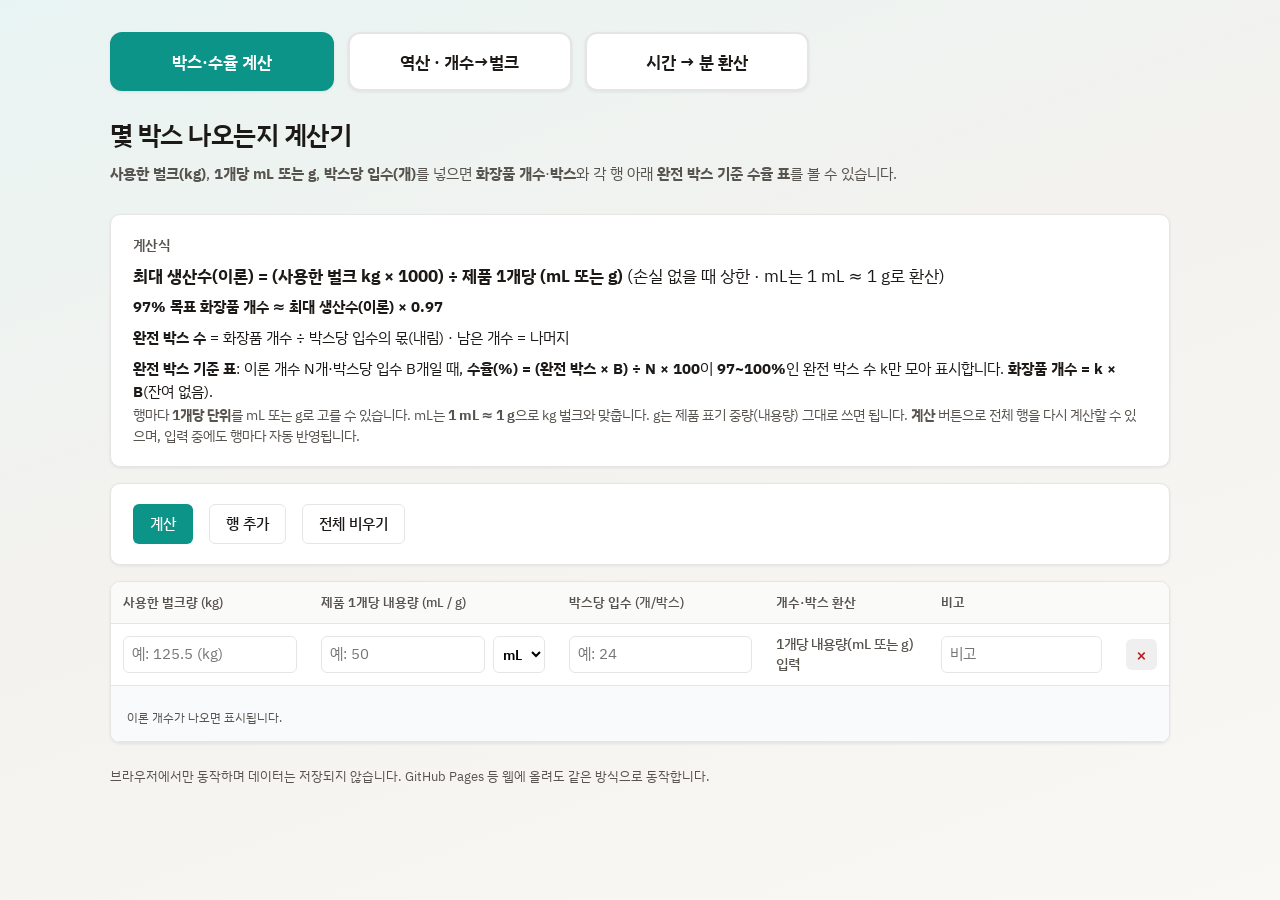
==== index.html @ 174cc900 "feat: 시각 구간(시:분~시:분) 경과 분 계산 (예 12:00-14:50) Made-with: Cursor" ====
<!DOCTYPE html>
<html lang="ko">
<head>
  <meta charset="UTF-8" />
  <meta name="viewport" content="width=device-width, initial-scale=1" />
  <meta name="description" content="화장품 벌크·박스·수율 계산과 개수→벌크 역산" />
  <meta name="theme-color" content="#0d9488" />
  <meta name="mobile-web-app-capable" content="yes" />
  <meta name="apple-mobile-web-app-capable" content="yes" />
  <meta name="apple-mobile-web-app-status-bar-style" content="default" />
  <meta name="apple-mobile-web-app-title" content="박스·수율" />
  <title>몇 박스 나오는지 계산기</title>
  <link rel="manifest" href="site.webmanifest?v=5" />
  <link rel="icon" href="icon.svg?v=5" type="image/svg+xml" />
  <link rel="apple-touch-icon" href="icon-180.png?v=5" sizes="180x180" />
  <link rel="preconnect" href="https://fonts.googleapis.com" />
  <link rel="preconnect" href="https://fonts.gstatic.com" crossorigin />
  <link href="https://fonts.googleapis.com/css2?family=IBM+Plex+Sans+KR:wght@400;500;600&display=swap" rel="stylesheet" />
  <link rel="stylesheet" href="styles.css?v=5" />
</head>
<body>
  <div class="app">
    <nav class="site-nav" aria-label="기능 선택">
      <a href="#panel-main" id="tab-main" class="site-nav-btn site-nav-btn--active" aria-current="page">박스·수율 계산</a>
      <a href="#reverse" id="tab-reverse" class="site-nav-btn">역산 · 개수→벌크</a>
      <a href="#loss" id="tab-loss" class="site-nav-btn">시간 → 분 환산</a>
    </nav>

    <section id="panel-main" class="app-panel" aria-labelledby="heading-main">
    <header class="header">
      <h1 id="heading-main">몇 박스 나오는지 계산기</h1>
      <p class="subtitle"><strong>사용한 벌크(kg)</strong>, <strong>1개당 mL 또는 g</strong>, <strong>박스당 입수(개)</strong>를 넣으면 <strong>화장품 개수</strong>·<strong>박스</strong>와 각 행 아래 <strong>완전 박스 기준 수율 표</strong>를 볼 수 있습니다.</p>
    </header>

    <section class="panel formula">
      <h2>계산식</h2>
      <p class="formula-text"><strong>최대 생산수(이론) = (사용한 벌크 kg × 1000) ÷ 제품 1개당 (mL 또는 g)</strong> (손실 없을 때 상한 · mL는 1 mL ≈ 1 g로 환산)</p>
      <p class="formula-text formula-text-second"><strong>97% 목표 화장품 개수 ≈ 최대 생산수(이론) × 0.97</strong></p>
      <p class="formula-text formula-text-second"><strong>완전 박스 수</strong> = 화장품 개수 ÷ 박스당 입수의 몫(내림) · 남은 개수 = 나머지</p>
      <p class="formula-text formula-text-second"><strong>완전 박스 기준 표</strong>: 이론 개수 N개·박스당 입수 B개일 때, <strong>수율(%) = (완전 박스 × B) ÷ N × 100</strong>이 <strong>97~100%</strong>인 완전 박스 수 k만 모아 표시합니다. <strong>화장품 개수 = k × B</strong>(잔여 없음).</p>
      <p class="hint">행마다 <strong>1개당 단위</strong>를 mL 또는 g로 고를 수 있습니다. mL는 <strong>1 mL ≈ 1 g</strong>으로 kg 벌크와 맞춥니다. g는 제품 표기 중량(내용량) 그대로 쓰면 됩니다. <strong>계산</strong> 버튼으로 전체 행을 다시 계산할 수 있으며, 입력 중에도 행마다 자동 반영됩니다.</p>
    </section>

    <section class="panel controls">
      <button type="button" id="calcAll" class="btn primary">계산</button>
      <button type="button" id="addRow" class="btn ghost">행 추가</button>
      <button type="button" id="clearAll" class="btn ghost">전체 비우기</button>
    </section>

    <section class="panel table-wrap">
      <table class="yield-table">
        <thead>
          <tr>
            <th scope="col">사용한 벌크량 <span class="unit-suffix">(kg)</span></th>
            <th scope="col">제품 1개당 내용량 <span class="unit-suffix">(mL / g)</span></th>
            <th scope="col" class="col-per-box">박스당 입수 <span class="unit-piece">(개/박스)</span></th>
            <th scope="col" class="col-pcs">개수·박스 환산</th>
            <th scope="col" class="col-note">비고</th>
            <th scope="col" class="col-actions"></th>
          </tr>
        </thead>
        <tbody id="rows"></tbody>
      </table>
    </section>
    </section>

    <section id="reverse" class="app-panel" aria-labelledby="heading-reverse" hidden>
    <header class="header">
      <h1 id="heading-reverse">역산 · 생산 개수로 보는 벌크(kg)</h1>
      <p class="subtitle">이미 나온(또는 목표) <strong>화장품 개수</strong>와 <strong>1개당 mL 또는 g</strong>로, 그에 맞는 <strong>벌크량(kg)</strong>을 역으로 계산합니다.</p>
    </header>

    <section class="panel formula">
      <h2>계산식</h2>
      <p class="formula-text"><strong>해당 벌크(kg) ≈ (생산·목표 개수 × 제품 1개당 mL 또는 g) ÷ 1000</strong></p>
      <p class="hint">mL는 <strong>1 mL ≈ 1 g</strong>으로 kg와 맞추고, g는 중량 그대로 ÷1000 → kg입니다. 실제 충전·손실과 다를 수 있으니 참고용입니다.</p>
    </section>

    <section class="panel reverse-panel" aria-label="생산 개수와 1개당 내용량 입력">
      <div class="reverse-grid">
        <label class="reverse-field">
          생산·목표 화장품 개수 <span class="unit-piece">(개)</span>
          <input type="text" id="reversePieces" inputmode="numeric" class="reverse-input" placeholder="예: 2400" aria-label="생산 또는 목표 화장품 개수" />
        </label>
        <label class="reverse-field">
          제품 1개당 내용량 <span class="unit-suffix">(mL / g)</span>
          <div class="reverse-per-wrap">
            <input type="text" id="reversePer" inputmode="decimal" class="reverse-input" placeholder="예: 50" aria-label="제품 1개당 내용량 숫자" />
            <select id="reverseUnit" class="unit-select" aria-label="1개당 단위 mL 또는 g">
              <option value="ml">mL</option>
              <option value="g">g</option>
            </select>
          </div>
        </label>
      </div>
      <p class="reverse-result" id="reverseResult" role="status">
        개수와 1개당 내용량을 넣으면 여기에 벌크(kg)가 표시됩니다.
      </p>
    </section>
    </section>

    <section id="loss" class="app-panel" aria-labelledby="heading-loss" hidden>
    <header class="header">
      <h1 id="heading-loss">시간을 분으로 환산</h1>
      <p class="subtitle"><strong>시작~끝 시각</strong>(예: 12:00–14:50)으로 경과 분을 구하거나, <strong>시간·분</strong>을 직접 넣어 합산할 수 있습니다.</p>
    </header>

    <section class="panel formula">
      <h2>계산식</h2>
      <p class="formula-text"><strong>시각 구간</strong>: 각 시각을 그날 0시부터의 <strong>분</strong>으로 바꾼 뒤, <strong>경과 분 = 종료(분) − 시작(분)</strong>. 종료가 시작보다 작으면(예: 22:00→02:00) <strong>다음날</strong>로 보아 24시간(1440분)을 더합니다.</p>
      <p class="formula-text formula-text-second"><strong>시간·분 직접</strong>: <strong>총 분 = (시간 × 60) + 분</strong> (시간은 소수 가능)</p>
      <p class="hint">시각은 <strong>시:분</strong> 형식(예: 12:00, 14:50)으로 넣습니다.</p>
    </section>

    <section class="panel reverse-panel" aria-label="시각 구간과 시간 분 입력">
      <h3 class="loss-subheading">시각 구간</h3>
      <div class="reverse-grid">
        <label class="reverse-field">
          시작 시각 <span class="unit-suffix">(시:분)</span>
          <input type="text" id="lossStartTime" inputmode="numeric" class="reverse-input" placeholder="예: 12:00" autocomplete="off" aria-label="시작 시각 시 분" />
        </label>
        <label class="reverse-field">
          종료 시각 <span class="unit-suffix">(시:분)</span>
          <input type="text" id="lossEndTime" inputmode="numeric" class="reverse-input" placeholder="예: 14:50" autocomplete="off" aria-label="종료 시각 시 분" />
        </label>
      </div>
      <h3 class="loss-subheading">또는 시간·분 직접</h3>
      <div class="reverse-grid">
        <label class="reverse-field">
          시간 <span class="unit-suffix">(시간 단위, 소수 가능)</span>
          <input type="text" id="lossHours" inputmode="decimal" class="reverse-input" placeholder="예: 1.5 또는 비움" aria-label="시간" />
        </label>
        <label class="reverse-field">
          분 <span class="unit-suffix">(분)</span>
          <input type="text" id="lossMinutes" inputmode="decimal" class="reverse-input" placeholder="예: 45" aria-label="분" />
        </label>
      </div>
      <p class="reverse-result" id="lossResult" role="status">
        시각 구간을 넣거나, 시간과 분을 넣으면 여기에 총 분이 표시됩니다.
      </p>
    </section>
    </section>

    <footer class="footer">
      <p>브라우저에서만 동작하며 데이터는 저장되지 않습니다. GitHub Pages 등 웹에 올려도 같은 방식으로 동작합니다.</p>
    </footer>
  </div>
  <script src="app.js?v=5"></script>
  <script src="reverse.js?v=5"></script>
  <script src="loss.js?v=5"></script>
  <script src="tab.js?v=5"></script>
</body>
</html>
---- styles.css ----
:root {
  --bg: #f4f2ef;
  --surface: #ffffff;
  --text: #1c1917;
  --muted: #57534e;
  --border: #e7e5e4;
  --accent: #0d9488;
  --accent-hover: #0f766e;
  --danger: #b91c1c;
  --radius: 10px;
  --shadow: 0 1px 3px rgba(28, 25, 23, 0.08);
}

*,
*::before,
*::after {
  box-sizing: border-box;
}

body {
  margin: 0;
  min-height: 100vh;
  font-family: "IBM Plex Sans KR", system-ui, sans-serif;
  font-size: 15px;
  line-height: 1.5;
  color: var(--text);
  background: linear-gradient(160deg, #e8f4f3 0%, var(--bg) 45%, #faf8f5 100%);
}

.app {
  max-width: 1100px;
  margin: 0 auto;
  padding: 2rem 1.25rem 3rem;
}

.site-nav {
  display: flex;
  flex-wrap: wrap;
  align-items: stretch;
  gap: 0.85rem;
  margin-bottom: 1.5rem;
}

.site-nav-btn {
  display: inline-flex;
  align-items: center;
  justify-content: center;
  padding: 1rem 1.5rem;
  min-height: 3.25rem;
  min-width: 14rem;
  font-size: 1.08rem;
  font-weight: 600;
  font-family: inherit;
  text-decoration: none;
  text-align: center;
  line-height: 1.35;
  border-radius: 12px;
  border: 2px solid var(--border);
  color: var(--text);
  background: var(--surface);
  box-shadow: var(--shadow);
  transition: background 0.15s ease, border-color 0.15s ease, color 0.15s ease;
}

.site-nav-btn:hover {
  background: var(--bg);
  border-color: #d6d3d1;
}

.site-nav-btn--active {
  background: var(--accent);
  border-color: var(--accent);
  color: #fff;
}

.site-nav-btn--active:hover {
  background: var(--accent-hover);
  border-color: var(--accent-hover);
  color: #fff;
}

.reverse-panel h2 {
  margin-top: 0;
}

.loss-subheading {
  margin: 1rem 0 0.5rem;
  font-size: 0.85rem;
  font-weight: 600;
  text-transform: uppercase;
  letter-spacing: 0.05em;
  color: var(--muted);
}

.loss-subheading:first-of-type {
  margin-top: 0;
}

.reverse-grid {
  display: grid;
  grid-template-columns: repeat(auto-fit, minmax(220px, 1fr));
  gap: 1rem 1.25rem;
  margin: 1rem 0 0.75rem;
}

.reverse-field {
  display: flex;
  flex-direction: column;
  gap: 0.45rem;
  font-weight: 600;
  font-size: 0.95rem;
}

.reverse-input {
  padding: 0.55rem 0.65rem;
  border: 1px solid var(--border);
  border-radius: 8px;
  font: inherit;
  font-size: 1rem;
}

.reverse-per-wrap {
  display: flex;
  align-items: stretch;
  gap: 0.45rem;
}

.reverse-per-wrap .reverse-input {
  flex: 1;
  min-width: 0;
}

.reverse-result {
  margin: 0;
  padding: 0.85rem 1rem;
  border-radius: 10px;
  background: #f8fafc;
  border: 1px solid var(--border);
  font-size: 0.98rem;
  line-height: 1.5;
}

.reverse-result-sub {
  font-size: 0.85rem;
  color: var(--muted);
}

.app-wide {
  max-width: 1120px;
}

.header {
  margin-bottom: 1.75rem;
}

.header h1 {
  margin: 0 0 0.5rem;
  font-size: 1.65rem;
  font-weight: 600;
  letter-spacing: -0.02em;
}

.subtitle {
  margin: 0;
  color: var(--muted);
  font-size: 0.95rem;
}

.panel {
  background: var(--surface);
  border: 1px solid var(--border);
  border-radius: var(--radius);
  box-shadow: var(--shadow);
  padding: 1.25rem 1.35rem;
  margin-bottom: 1rem;
}

.formula h2 {
  margin: 0 0 0.5rem;
  font-size: 0.85rem;
  font-weight: 600;
  text-transform: uppercase;
  letter-spacing: 0.06em;
  color: var(--muted);
}

.formula-text {
  margin: 0 0 0.35rem;
  font-size: 1.05rem;
}

.formula-text-second {
  margin: 0.5rem 0 0;
  font-size: 0.95rem;
  color: var(--text);
}

.hint {
  margin: 0;
  font-size: 0.88rem;
  color: var(--muted);
}

.unit-suffix {
  font-weight: 500;
  color: var(--muted);
}

.th-optional {
  font-weight: 500;
  color: var(--muted);
  font-size: 0.78em;
}

.unit-piece {
  font-weight: 500;
  color: var(--muted);
}

.controls {
  display: flex;
  flex-wrap: wrap;
  align-items: center;
  gap: 0.75rem 1rem;
}

.unit-label {
  display: flex;
  align-items: center;
  gap: 0.5rem;
  font-weight: 500;
  font-size: 0.9rem;
}

.unit-label select {
  padding: 0.45rem 0.65rem;
  border: 1px solid var(--border);
  border-radius: 6px;
  font: inherit;
  background: var(--surface);
  cursor: pointer;
}

.btn {
  padding: 0.5rem 1rem;
  border-radius: 6px;
  font: inherit;
  font-weight: 500;
  cursor: pointer;
  border: 1px solid transparent;
}

.btn.primary {
  background: var(--accent);
  color: #fff;
}

.btn.primary:hover {
  background: var(--accent-hover);
}

.btn.ghost {
  background: transparent;
  border-color: var(--border);
  color: var(--text);
}

.btn.ghost:hover {
  background: var(--bg);
}

.btn.icon {
  padding: 0.35rem 0.55rem;
  font-size: 1.1rem;
  line-height: 1;
  color: var(--danger);
  border-color: transparent;
}

.btn.icon:hover {
  background: #fef2f2;
}

.table-wrap {
  overflow-x: auto;
  padding: 0;
}

.yield-table {
  width: 100%;
  border-collapse: collapse;
  font-size: 0.92rem;
}

.yield-table th,
.yield-table td {
  padding: 0.65rem 0.75rem;
  text-align: left;
  border-bottom: 1px solid var(--border);
  vertical-align: middle;
}

.yield-table th {
  background: #fafaf9;
  font-weight: 600;
  font-size: 0.82rem;
  color: var(--muted);
  white-space: nowrap;
}

.yield-table tbody tr:last-child td {
  border-bottom: none;
}

.yield-table input {
  width: 100%;
  min-width: 80px;
  padding: 0.4rem 0.5rem;
  border: 1px solid var(--border);
  border-radius: 6px;
  font: inherit;
}

.yield-table input:focus {
  outline: 2px solid rgba(13, 148, 136, 0.35);
  outline-offset: 1px;
}

.col-pcs {
  min-width: 9.5rem;
}

.pcs-cell {
  font-size: 0.88rem;
  vertical-align: top;
  line-height: 1.45;
}

.pcs-cell .pcs-line {
  display: block;
}

.pcs-cell .pcs-line + .pcs-line {
  margin-top: 0.35rem;
}

.pcs-cell .pcs-main {
  font-size: 0.95rem;
}

.pcs-cell .pcs-at97 {
  color: #0f766e;
}

.pcs-cell .pcs-box {
  color: var(--text);
}

.pcs-cell .pcs-kicker-only {
  display: block;
  margin-top: 0.15rem;
}

.col-per-box {
  min-width: 7rem;
}

.pcs-cell .pcs-kicker {
  font-weight: 500;
  font-size: 0.78rem;
  color: var(--muted);
}

.pcs-cell strong {
  font-variant-numeric: tabular-nums;
  font-weight: 600;
}

.pcs-cell.empty .pcs-empty {
  color: var(--muted);
  font-size: 0.85rem;
  font-weight: 500;
}

.col-note {
  min-width: 100px;
}

.col-actions {
  width: 48px;
}

.decile-row {
  background: #f8fafc;
}

.decile-cell {
  padding: 0.85rem 1rem !important;
  vertical-align: top;
  border-bottom: 1px solid var(--border) !important;
}

.decile-title {
  margin: 0 0 0.65rem;
  font-size: 0.88rem;
  color: var(--text);
}

.decile-scroll {
  overflow-x: auto;
  margin-bottom: 0.5rem;
}

.decile-table {
  width: 100%;
  min-width: 22rem;
  border-collapse: collapse;
  font-size: 0.82rem;
}

.decile-table th,
.decile-table td {
  padding: 0.4rem 0.55rem;
  border: 1px solid var(--border);
  text-align: right;
  font-variant-numeric: tabular-nums;
}

.decile-table thead th {
  background: #eff6ff;
  font-weight: 600;
  color: var(--muted);
  font-size: 0.76rem;
  white-space: nowrap;
}

.decile-th-sub {
  display: block;
  font-weight: 500;
  font-size: 0.68rem;
  color: var(--muted);
  margin-top: 0.2rem;
}

.decile-footnote,
.decile-empty {
  margin: 0.55rem 0 0;
  font-size: 0.78rem;
  color: var(--muted);
}

.decile-box-cell {
  text-align: right !important;
  vertical-align: middle;
}

.decile-box-cell strong {
  font-variant-numeric: tabular-nums;
  font-weight: 700;
}

.decile-box-suffix {
  font-weight: 600;
  margin-left: 0.1rem;
}

.decile-rem-cell {
  text-align: right !important;
  font-size: 0.88rem;
  color: var(--text);
}

.decile-rem-num {
  font-variant-numeric: tabular-nums;
  font-weight: 600;
}

.decile-rem-kicker {
  font-size: 0.78rem;
  color: var(--muted);
  margin-left: 0.25rem;
}

.td-per-unit {
  vertical-align: middle;
}

.per-unit-wrap {
  display: flex;
  align-items: stretch;
  gap: 0.45rem;
  min-width: 9rem;
}

.per-unit-wrap input[data-field="perUnit"] {
  flex: 1;
  min-width: 0;
}

.unit-select {
  flex-shrink: 0;
  padding: 0.4rem 0.35rem;
  border: 1px solid var(--border);
  border-radius: 6px;
  font: inherit;
  font-size: 0.85rem;
  font-weight: 600;
  background: var(--surface);
  cursor: pointer;
}

.unit-select:focus {
  outline: 2px solid rgba(13, 148, 136, 0.35);
  outline-offset: 1px;
}

.footer {
  margin-top: 1.5rem;
  font-size: 0.8rem;
  color: var(--muted);
}

@media print {
  body {
    background: #fff;
  }
  .site-nav,
  .controls,
  .col-actions,
  .footer {
    display: none;
  }
}
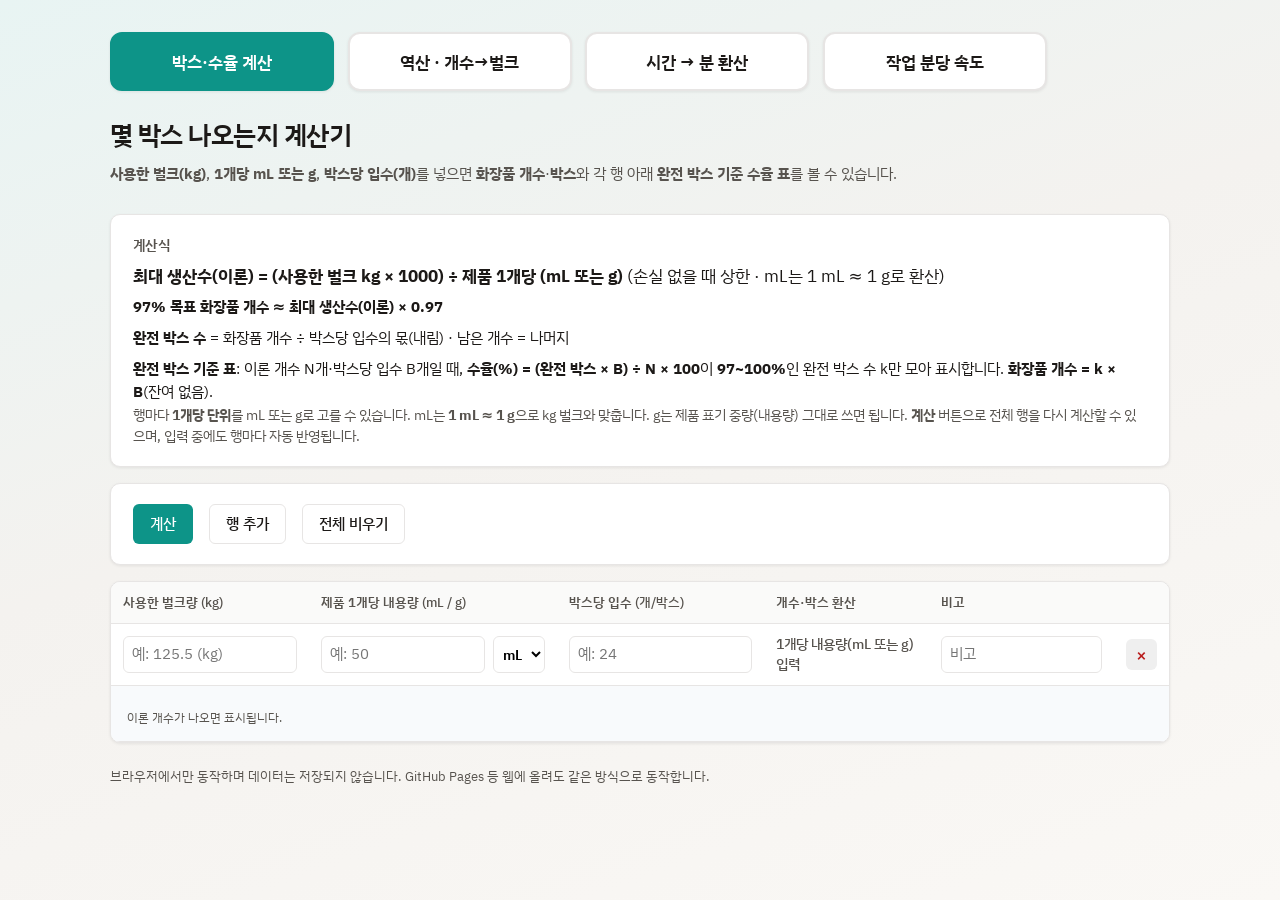
==== commit e4cc19bb: "feat: 작업 분당 속도 계산 탭 (#speed) 및 speed.html Made-with: Cursor" ====
--- a/index.html
+++ b/index.html
@@ -10,13 +10,13 @@
   <meta name="apple-mobile-web-app-status-bar-style" content="default" />
   <meta name="apple-mobile-web-app-title" content="박스·수율" />
   <title>몇 박스 나오는지 계산기</title>
-  <link rel="manifest" href="site.webmanifest?v=5" />
-  <link rel="icon" href="icon.svg?v=5" type="image/svg+xml" />
-  <link rel="apple-touch-icon" href="icon-180.png?v=5" sizes="180x180" />
+  <link rel="manifest" href="site.webmanifest?v=7" />
+  <link rel="icon" href="icon.svg?v=7" type="image/svg+xml" />
+  <link rel="apple-touch-icon" href="icon-180.png?v=7" sizes="180x180" />
   <link rel="preconnect" href="https://fonts.googleapis.com" />
   <link rel="preconnect" href="https://fonts.gstatic.com" crossorigin />
   <link href="https://fonts.googleapis.com/css2?family=IBM+Plex+Sans+KR:wght@400;500;600&display=swap" rel="stylesheet" />
-  <link rel="stylesheet" href="styles.css?v=5" />
+  <link rel="stylesheet" href="styles.css?v=7" />
 </head>
 <body>
   <div class="app">
@@ -24,6 +24,7 @@
       <a href="#panel-main" id="tab-main" class="site-nav-btn site-nav-btn--active" aria-current="page">박스·수율 계산</a>
       <a href="#reverse" id="tab-reverse" class="site-nav-btn">역산 · 개수→벌크</a>
       <a href="#loss" id="tab-loss" class="site-nav-btn">시간 → 분 환산</a>
+      <a href="#speed" id="tab-speed" class="site-nav-btn">작업 분당 속도</a>
     </nav>
 
     <section id="panel-main" class="app-panel" aria-labelledby="heading-main">
@@ -102,18 +103,16 @@
     <section id="loss" class="app-panel" aria-labelledby="heading-loss" hidden>
     <header class="header">
       <h1 id="heading-loss">시간을 분으로 환산</h1>
-      <p class="subtitle"><strong>시작~끝 시각</strong>(예: 12:00–14:50)으로 경과 분을 구하거나, <strong>시간·분</strong>을 직접 넣어 합산할 수 있습니다.</p>
+      <p class="subtitle"><strong>시작~끝 시각</strong>(예: 12:00–14:50)을 넣으면 그 사이 <strong>경과 분</strong>을 계산합니다.</p>
     </header>
 
     <section class="panel formula">
       <h2>계산식</h2>
-      <p class="formula-text"><strong>시각 구간</strong>: 각 시각을 그날 0시부터의 <strong>분</strong>으로 바꾼 뒤, <strong>경과 분 = 종료(분) − 시작(분)</strong>. 종료가 시작보다 작으면(예: 22:00→02:00) <strong>다음날</strong>로 보아 24시간(1440분)을 더합니다.</p>
-      <p class="formula-text formula-text-second"><strong>시간·분 직접</strong>: <strong>총 분 = (시간 × 60) + 분</strong> (시간은 소수 가능)</p>
+      <p class="formula-text">각 시각을 그날 0시부터의 <strong>분</strong>으로 바꾼 뒤, <strong>경과 분 = 종료(분) − 시작(분)</strong>. 종료가 시작보다 작으면(예: 22:00→02:00) <strong>다음날</strong>로 보아 24시간(1440분)을 더합니다.</p>
       <p class="hint">시각은 <strong>시:분</strong> 형식(예: 12:00, 14:50)으로 넣습니다.</p>
     </section>
 
-    <section class="panel reverse-panel" aria-label="시각 구간과 시간 분 입력">
-      <h3 class="loss-subheading">시각 구간</h3>
+    <section class="panel reverse-panel" aria-label="시작과 종료 시각 입력">
       <div class="reverse-grid">
         <label class="reverse-field">
           시작 시각 <span class="unit-suffix">(시:분)</span>
@@ -124,19 +123,47 @@
           <input type="text" id="lossEndTime" inputmode="numeric" class="reverse-input" placeholder="예: 14:50" autocomplete="off" aria-label="종료 시각 시 분" />
         </label>
       </div>
-      <h3 class="loss-subheading">또는 시간·분 직접</h3>
+      <p class="reverse-result" id="lossResult" role="status">
+        시작과 종료 시각을 넣으면 여기에 경과 분이 표시됩니다.
+      </p>
+    </section>
+    </section>
+
+    <section id="speed" class="app-panel" aria-labelledby="heading-speed" hidden>
+    <header class="header">
+      <h1 id="heading-speed">작업 분당 속도</h1>
+      <p class="subtitle">일정 시간 안에 처리한 <strong>작업량</strong>과 그에 쓴 <strong>시간(분)</strong>을 넣으면 <strong>분당·시간당 속도</strong>를 구합니다.</p>
+    </header>
+
+    <section class="panel formula">
+      <h2>계산식</h2>
+      <p class="formula-text"><strong>분당 속도 = 작업량 ÷ 소요 시간(분)</strong></p>
+      <p class="formula-text formula-text-second"><strong>시간당 속도 = 분당 속도 × 60</strong> (같은 작업량 기준)</p>
+      <p class="hint">소요 시간은 <strong>분</strong> 단위로 넣습니다. 예: 120개를 40분에 → 분당 3개, 시간당 180개.</p>
+    </section>
+
+    <section class="panel reverse-panel" aria-label="작업량과 소요 시간 입력">
       <div class="reverse-grid">
         <label class="reverse-field">
-          시간 <span class="unit-suffix">(시간 단위, 소수 가능)</span>
-          <input type="text" id="lossHours" inputmode="decimal" class="reverse-input" placeholder="예: 1.5 또는 비움" aria-label="시간" />
+          작업량
+          <div class="speed-qty-row">
+            <input type="text" id="speedWorkQty" inputmode="decimal" class="reverse-input" placeholder="예: 240" aria-label="작업량 숫자" />
+            <select id="speedUnit" class="unit-select speed-unit-select" aria-label="작업량 단위">
+              <option value="개">개</option>
+              <option value="건">건</option>
+              <option value="박스">박스</option>
+              <option value="회">회</option>
+              <option value="">(단위 없음)</option>
+            </select>
+          </div>
         </label>
         <label class="reverse-field">
-          분 <span class="unit-suffix">(분)</span>
-          <input type="text" id="lossMinutes" inputmode="decimal" class="reverse-input" placeholder="예: 45" aria-label="분" />
+          소요 시간 <span class="unit-suffix">(분)</span>
+          <input type="text" id="speedDurationMin" inputmode="decimal" class="reverse-input" placeholder="예: 40" aria-label="소요 시간 분" />
         </label>
       </div>
-      <p class="reverse-result" id="lossResult" role="status">
-        시각 구간을 넣거나, 시간과 분을 넣으면 여기에 총 분이 표시됩니다.
+      <p class="reverse-result" id="speedResult" role="status">
+        작업량과 소요 시간(분)을 넣으면 여기에 분당·시간당 속도가 표시됩니다.
       </p>
     </section>
     </section>
@@ -145,9 +172,10 @@
       <p>브라우저에서만 동작하며 데이터는 저장되지 않습니다. GitHub Pages 등 웹에 올려도 같은 방식으로 동작합니다.</p>
     </footer>
   </div>
-  <script src="app.js?v=5"></script>
-  <script src="reverse.js?v=5"></script>
-  <script src="loss.js?v=5"></script>
-  <script src="tab.js?v=5"></script>
+  <script src="app.js?v=7"></script>
+  <script src="reverse.js?v=7"></script>
+  <script src="loss.js?v=7"></script>
+  <script src="speed.js?v=7"></script>
+  <script src="tab.js?v=7"></script>
 </body>
 </html>
--- a/styles.css
+++ b/styles.css
@@ -83,19 +83,6 @@
   margin-top: 0;
 }
 
-.loss-subheading {
-  margin: 1rem 0 0.5rem;
-  font-size: 0.85rem;
-  font-weight: 600;
-  text-transform: uppercase;
-  letter-spacing: 0.05em;
-  color: var(--muted);
-}
-
-.loss-subheading:first-of-type {
-  margin-top: 0;
-}
-
 .reverse-grid {
   display: grid;
   grid-template-columns: repeat(auto-fit, minmax(220px, 1fr));
@@ -117,6 +104,22 @@
   border-radius: 8px;
   font: inherit;
   font-size: 1rem;
+}
+
+.speed-qty-row {
+  display: flex;
+  align-items: stretch;
+  gap: 0.45rem;
+}
+
+.speed-qty-row .reverse-input {
+  flex: 1;
+  min-width: 0;
+}
+
+.speed-unit-select {
+  flex-shrink: 0;
+  min-width: 6.5rem;
 }
 
 .reverse-per-wrap {
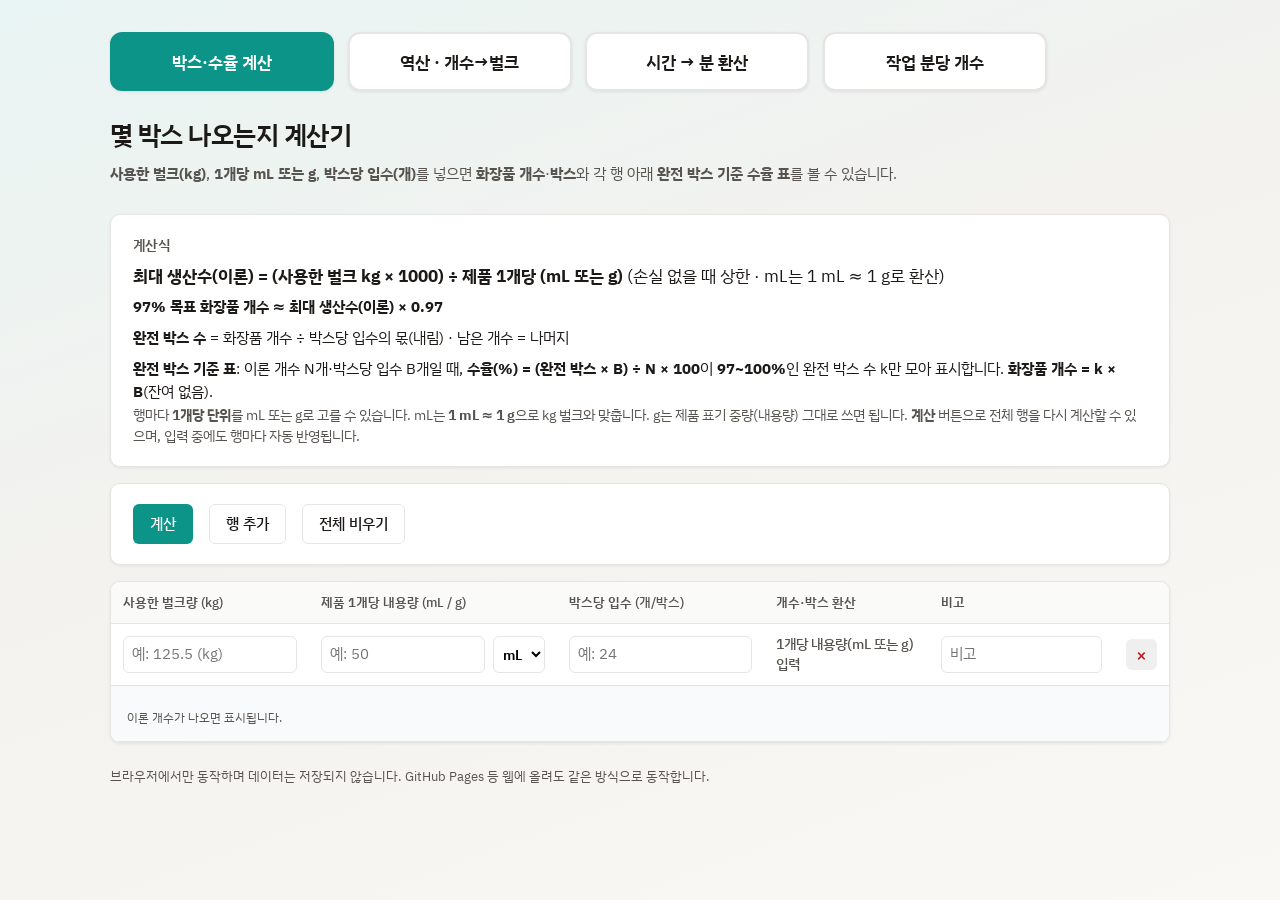
==== commit 4fa6b01b: "chore: 분당·시간당 표기를 개수로 통일 (?v=10) Made-with: Cursor" ====
--- a/index.html
+++ b/index.html
@@ -10,13 +10,13 @@
   <meta name="apple-mobile-web-app-status-bar-style" content="default" />
   <meta name="apple-mobile-web-app-title" content="박스·수율" />
   <title>몇 박스 나오는지 계산기</title>
-  <link rel="manifest" href="site.webmanifest?v=7" />
-  <link rel="icon" href="icon.svg?v=7" type="image/svg+xml" />
-  <link rel="apple-touch-icon" href="icon-180.png?v=7" sizes="180x180" />
+  <link rel="manifest" href="site.webmanifest?v=10" />
+  <link rel="icon" href="icon.svg?v=10" type="image/svg+xml" />
+  <link rel="apple-touch-icon" href="icon-180.png?v=10" sizes="180x180" />
   <link rel="preconnect" href="https://fonts.googleapis.com" />
   <link rel="preconnect" href="https://fonts.gstatic.com" crossorigin />
   <link href="https://fonts.googleapis.com/css2?family=IBM+Plex+Sans+KR:wght@400;500;600&display=swap" rel="stylesheet" />
-  <link rel="stylesheet" href="styles.css?v=7" />
+  <link rel="stylesheet" href="styles.css?v=10" />
 </head>
 <body>
   <div class="app">
@@ -24,7 +24,7 @@
       <a href="#panel-main" id="tab-main" class="site-nav-btn site-nav-btn--active" aria-current="page">박스·수율 계산</a>
       <a href="#reverse" id="tab-reverse" class="site-nav-btn">역산 · 개수→벌크</a>
       <a href="#loss" id="tab-loss" class="site-nav-btn">시간 → 분 환산</a>
-      <a href="#speed" id="tab-speed" class="site-nav-btn">작업 분당 속도</a>
+      <a href="#speed" id="tab-speed" class="site-nav-btn">작업 분당 개수</a>
     </nav>
 
     <section id="panel-main" class="app-panel" aria-labelledby="heading-main">
@@ -131,18 +131,20 @@
 
     <section id="speed" class="app-panel" aria-labelledby="heading-speed" hidden>
     <header class="header">
-      <h1 id="heading-speed">작업 분당 속도</h1>
-      <p class="subtitle">일정 시간 안에 처리한 <strong>작업량</strong>과 그에 쓴 <strong>시간(분)</strong>을 넣으면 <strong>분당·시간당 속도</strong>를 구합니다.</p>
+      <h1 id="heading-speed">작업 분당 개수</h1>
+      <p class="subtitle">일정 시간 안에 처리한 <strong>작업량</strong>, <strong>소요 시간(분)</strong>, <strong>작업자 수</strong><span class="unit-suffix">(명)</span>를 넣으면 <strong>전체(라인)</strong>·<strong>1명당</strong>의 <strong>분당·시간당 개수</strong>를 구합니다.</p>
     </header>
 
     <section class="panel formula">
       <h2>계산식</h2>
-      <p class="formula-text"><strong>분당 속도 = 작업량 ÷ 소요 시간(분)</strong></p>
-      <p class="formula-text formula-text-second"><strong>시간당 속도 = 분당 속도 × 60</strong> (같은 작업량 기준)</p>
-      <p class="hint">소요 시간은 <strong>분</strong> 단위로 넣습니다. 예: 120개를 40분에 → 분당 3개, 시간당 180개.</p>
+      <p class="formula-text"><strong>전체(라인) 분당 개수 = 작업량 ÷ 소요 시간(분)</strong></p>
+      <p class="formula-text formula-text-second"><strong>전체 시간당 개수 = 전체 분당 개수 × 60</strong></p>
+      <p class="formula-text formula-text-second"><strong>작업자 1명당 분당 개수 = 작업량 ÷ 소요 시간(분) ÷ 작업자 수</strong></p>
+      <p class="formula-text formula-text-second"><strong>1명당 시간당 개수 = 1명당 분당 개수 × 60</strong></p>
+      <p class="hint">작업자 수를 비우면 <strong>1명</strong>으로 봅니다. 여러 명이 동시에 같은 작업량을 처리한 경우, 1명당은 전체를 인원으로 나눈 값입니다.</p>
     </section>
 
-    <section class="panel reverse-panel" aria-label="작업량과 소요 시간 입력">
+    <section class="panel reverse-panel" aria-label="작업량·소요 시간·작업자 수 입력">
       <div class="reverse-grid">
         <label class="reverse-field">
           작업량
@@ -161,9 +163,13 @@
           소요 시간 <span class="unit-suffix">(분)</span>
           <input type="text" id="speedDurationMin" inputmode="decimal" class="reverse-input" placeholder="예: 40" aria-label="소요 시간 분" />
         </label>
+        <label class="reverse-field">
+          작업자 수 <span class="unit-suffix">(명)</span>
+          <input type="text" id="speedWorkers" inputmode="numeric" class="reverse-input" placeholder="비우면 1명" aria-label="작업자 수 명" />
+        </label>
       </div>
       <p class="reverse-result" id="speedResult" role="status">
-        작업량과 소요 시간(분)을 넣으면 여기에 분당·시간당 속도가 표시됩니다.
+        작업량·소요 시간(분)·작업자 수를 넣으면 여기에 분당·시간당 개수가 표시됩니다.
       </p>
     </section>
     </section>
@@ -172,10 +178,10 @@
       <p>브라우저에서만 동작하며 데이터는 저장되지 않습니다. GitHub Pages 등 웹에 올려도 같은 방식으로 동작합니다.</p>
     </footer>
   </div>
-  <script src="app.js?v=7"></script>
-  <script src="reverse.js?v=7"></script>
-  <script src="loss.js?v=7"></script>
-  <script src="speed.js?v=7"></script>
-  <script src="tab.js?v=7"></script>
+  <script src="app.js?v=10"></script>
+  <script src="reverse.js?v=10"></script>
+  <script src="loss.js?v=10"></script>
+  <script src="speed.js?v=10"></script>
+  <script src="tab.js?v=10"></script>
 </body>
 </html>
--- a/styles.css
+++ b/styles.css
@@ -122,6 +122,25 @@
   min-width: 6.5rem;
 }
 
+.speed-result-line {
+  display: block;
+}
+
+.speed-result-line + .speed-result-line {
+  margin-top: 0.65rem;
+}
+
+.speed-result-speed {
+  font-size: 1.02rem;
+  line-height: 1.55;
+}
+
+.speed-result-speed strong {
+  font-weight: 600;
+  color: var(--muted);
+  font-size: 0.92em;
+}
+
 .reverse-per-wrap {
   display: flex;
   align-items: stretch;
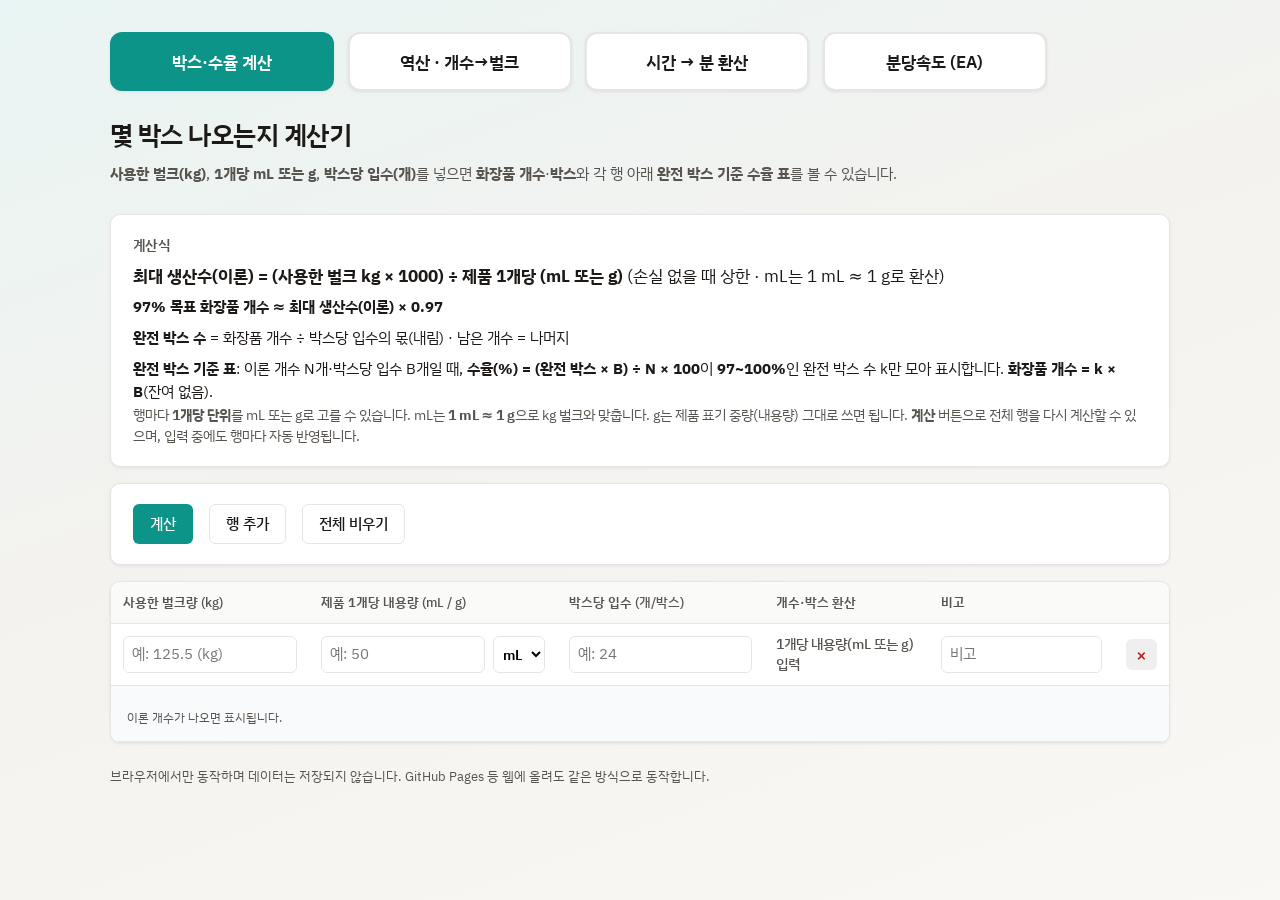
==== commit 0d272ce6: "refactor: 분당속도(EA) 결과만 표시, 입력·공식 단순화 (?v=11) Made-with: Cursor" ====
--- a/index.html
+++ b/index.html
@@ -10,13 +10,13 @@
   <meta name="apple-mobile-web-app-status-bar-style" content="default" />
   <meta name="apple-mobile-web-app-title" content="박스·수율" />
   <title>몇 박스 나오는지 계산기</title>
-  <link rel="manifest" href="site.webmanifest?v=10" />
-  <link rel="icon" href="icon.svg?v=10" type="image/svg+xml" />
-  <link rel="apple-touch-icon" href="icon-180.png?v=10" sizes="180x180" />
+  <link rel="manifest" href="site.webmanifest?v=11" />
+  <link rel="icon" href="icon.svg?v=11" type="image/svg+xml" />
+  <link rel="apple-touch-icon" href="icon-180.png?v=11" sizes="180x180" />
   <link rel="preconnect" href="https://fonts.googleapis.com" />
   <link rel="preconnect" href="https://fonts.gstatic.com" crossorigin />
   <link href="https://fonts.googleapis.com/css2?family=IBM+Plex+Sans+KR:wght@400;500;600&display=swap" rel="stylesheet" />
-  <link rel="stylesheet" href="styles.css?v=10" />
+  <link rel="stylesheet" href="styles.css?v=11" />
 </head>
 <body>
   <div class="app">
@@ -24,7 +24,7 @@
       <a href="#panel-main" id="tab-main" class="site-nav-btn site-nav-btn--active" aria-current="page">박스·수율 계산</a>
       <a href="#reverse" id="tab-reverse" class="site-nav-btn">역산 · 개수→벌크</a>
       <a href="#loss" id="tab-loss" class="site-nav-btn">시간 → 분 환산</a>
-      <a href="#speed" id="tab-speed" class="site-nav-btn">작업 분당 개수</a>
+      <a href="#speed" id="tab-speed" class="site-nav-btn">분당속도 (EA)</a>
     </nav>
 
     <section id="panel-main" class="app-panel" aria-labelledby="heading-main">
@@ -131,45 +131,28 @@
 
     <section id="speed" class="app-panel" aria-labelledby="heading-speed" hidden>
     <header class="header">
-      <h1 id="heading-speed">작업 분당 개수</h1>
-      <p class="subtitle">일정 시간 안에 처리한 <strong>작업량</strong>, <strong>소요 시간(분)</strong>, <strong>작업자 수</strong><span class="unit-suffix">(명)</span>를 넣으면 <strong>전체(라인)</strong>·<strong>1명당</strong>의 <strong>분당·시간당 개수</strong>를 구합니다.</p>
+      <h1 id="heading-speed">분당속도 (EA)</h1>
+      <p class="subtitle"><strong>작업량 (EA)</strong>와 <strong>소요 시간(분)</strong>을 넣으면 <strong>분당속도 (EA)</strong>만 계산합니다.</p>
     </header>
 
     <section class="panel formula">
       <h2>계산식</h2>
-      <p class="formula-text"><strong>전체(라인) 분당 개수 = 작업량 ÷ 소요 시간(분)</strong></p>
-      <p class="formula-text formula-text-second"><strong>전체 시간당 개수 = 전체 분당 개수 × 60</strong></p>
-      <p class="formula-text formula-text-second"><strong>작업자 1명당 분당 개수 = 작업량 ÷ 소요 시간(분) ÷ 작업자 수</strong></p>
-      <p class="formula-text formula-text-second"><strong>1명당 시간당 개수 = 1명당 분당 개수 × 60</strong></p>
-      <p class="hint">작업자 수를 비우면 <strong>1명</strong>으로 봅니다. 여러 명이 동시에 같은 작업량을 처리한 경우, 1명당은 전체를 인원으로 나눈 값입니다.</p>
+      <p class="formula-text"><strong>분당속도 (EA) = 작업량 (EA) ÷ 소요 시간(분)</strong></p>
     </section>
 
-    <section class="panel reverse-panel" aria-label="작업량·소요 시간·작업자 수 입력">
+    <section class="panel reverse-panel" aria-label="작업량과 소요 시간 입력">
       <div class="reverse-grid">
         <label class="reverse-field">
-          작업량
-          <div class="speed-qty-row">
-            <input type="text" id="speedWorkQty" inputmode="decimal" class="reverse-input" placeholder="예: 240" aria-label="작업량 숫자" />
-            <select id="speedUnit" class="unit-select speed-unit-select" aria-label="작업량 단위">
-              <option value="개">개</option>
-              <option value="건">건</option>
-              <option value="박스">박스</option>
-              <option value="회">회</option>
-              <option value="">(단위 없음)</option>
-            </select>
-          </div>
+          작업량 <span class="unit-suffix">(EA)</span>
+          <input type="text" id="speedWorkQty" inputmode="decimal" class="reverse-input" placeholder="예: 240" aria-label="작업량 EA" />
         </label>
         <label class="reverse-field">
           소요 시간 <span class="unit-suffix">(분)</span>
           <input type="text" id="speedDurationMin" inputmode="decimal" class="reverse-input" placeholder="예: 40" aria-label="소요 시간 분" />
         </label>
-        <label class="reverse-field">
-          작업자 수 <span class="unit-suffix">(명)</span>
-          <input type="text" id="speedWorkers" inputmode="numeric" class="reverse-input" placeholder="비우면 1명" aria-label="작업자 수 명" />
-        </label>
       </div>
-      <p class="reverse-result" id="speedResult" role="status">
-        작업량·소요 시간(분)·작업자 수를 넣으면 여기에 분당·시간당 개수가 표시됩니다.
+      <p class="reverse-result reverse-result--speed-only" id="speedResult" role="status">
+        작업량과 소요 시간(분)을 넣으면 여기에 분당속도 (EA)가 표시됩니다.
       </p>
     </section>
     </section>
@@ -178,10 +161,10 @@
       <p>브라우저에서만 동작하며 데이터는 저장되지 않습니다. GitHub Pages 등 웹에 올려도 같은 방식으로 동작합니다.</p>
     </footer>
   </div>
-  <script src="app.js?v=10"></script>
-  <script src="reverse.js?v=10"></script>
-  <script src="loss.js?v=10"></script>
-  <script src="speed.js?v=10"></script>
-  <script src="tab.js?v=10"></script>
+  <script src="app.js?v=11"></script>
+  <script src="reverse.js?v=11"></script>
+  <script src="loss.js?v=11"></script>
+  <script src="speed.js?v=11"></script>
+  <script src="tab.js?v=11"></script>
 </body>
 </html>
--- a/styles.css
+++ b/styles.css
@@ -106,39 +106,21 @@
   font-size: 1rem;
 }
 
-.speed-qty-row {
-  display: flex;
-  align-items: stretch;
-  gap: 0.45rem;
-}
-
-.speed-qty-row .reverse-input {
-  flex: 1;
-  min-width: 0;
-}
-
-.speed-unit-select {
-  flex-shrink: 0;
-  min-width: 6.5rem;
-}
-
-.speed-result-line {
-  display: block;
-}
-
-.speed-result-line + .speed-result-line {
-  margin-top: 0.65rem;
-}
-
-.speed-result-speed {
-  font-size: 1.02rem;
-  line-height: 1.55;
-}
-
-.speed-result-speed strong {
-  font-weight: 600;
-  color: var(--muted);
-  font-size: 0.92em;
+.reverse-result--speed-only {
+  font-size: 1.05rem;
+}
+
+.speed-ea-label {
+  font-weight: 600;
+  color: var(--muted);
+  margin-right: 0.5rem;
+}
+
+.speed-ea-value {
+  font-size: 1.35rem;
+  font-weight: 700;
+  color: var(--accent);
+  font-variant-numeric: tabular-nums;
 }
 
 .reverse-per-wrap {
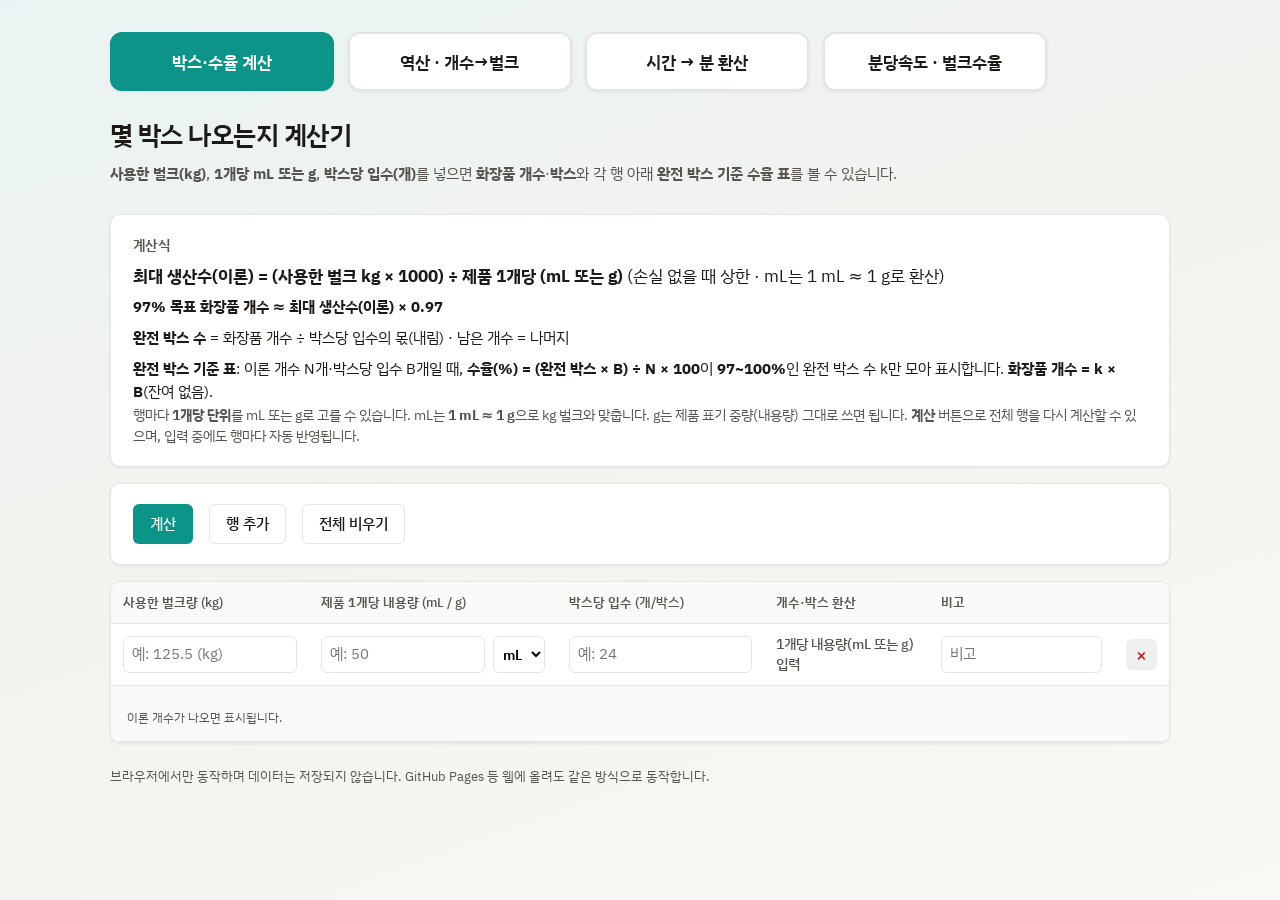
==== commit cd2e4aec: "Add bulk SG yield tools to the #speed panel next to EA rate. Made-with: Cursor" ====
--- a/index.html
+++ b/index.html
@@ -3,20 +3,20 @@
 <head>
   <meta charset="UTF-8" />
   <meta name="viewport" content="width=device-width, initial-scale=1" />
-  <meta name="description" content="화장품 벌크·박스·수율 계산과 개수→벌크 역산" />
+  <meta name="description" content="화장품 벌크·박스·수율 계산, 개수→벌크 역산, 분당속도·벌크 비중 수율" />
   <meta name="theme-color" content="#0d9488" />
   <meta name="mobile-web-app-capable" content="yes" />
   <meta name="apple-mobile-web-app-capable" content="yes" />
   <meta name="apple-mobile-web-app-status-bar-style" content="default" />
   <meta name="apple-mobile-web-app-title" content="박스·수율" />
   <title>몇 박스 나오는지 계산기</title>
-  <link rel="manifest" href="site.webmanifest?v=11" />
-  <link rel="icon" href="icon.svg?v=11" type="image/svg+xml" />
-  <link rel="apple-touch-icon" href="icon-180.png?v=11" sizes="180x180" />
+  <link rel="manifest" href="site.webmanifest?v=12" />
+  <link rel="icon" href="icon.svg?v=12" type="image/svg+xml" />
+  <link rel="apple-touch-icon" href="icon-180.png?v=12" sizes="180x180" />
   <link rel="preconnect" href="https://fonts.googleapis.com" />
   <link rel="preconnect" href="https://fonts.gstatic.com" crossorigin />
   <link href="https://fonts.googleapis.com/css2?family=IBM+Plex+Sans+KR:wght@400;500;600&display=swap" rel="stylesheet" />
-  <link rel="stylesheet" href="styles.css?v=11" />
+  <link rel="stylesheet" href="styles.css?v=12" />
 </head>
 <body>
   <div class="app">
@@ -24,7 +24,7 @@
       <a href="#panel-main" id="tab-main" class="site-nav-btn site-nav-btn--active" aria-current="page">박스·수율 계산</a>
       <a href="#reverse" id="tab-reverse" class="site-nav-btn">역산 · 개수→벌크</a>
       <a href="#loss" id="tab-loss" class="site-nav-btn">시간 → 분 환산</a>
-      <a href="#speed" id="tab-speed" class="site-nav-btn">분당속도 (EA)</a>
+      <a href="#speed" id="tab-speed" class="site-nav-btn">분당속도 · 벌크수율</a>
     </nav>
 
     <section id="panel-main" class="app-panel" aria-labelledby="heading-main">
@@ -131,16 +131,17 @@
 
     <section id="speed" class="app-panel" aria-labelledby="heading-speed" hidden>
     <header class="header">
-      <h1 id="heading-speed">분당속도 (EA)</h1>
-      <p class="subtitle"><strong>작업량 (EA)</strong>와 <strong>소요 시간(분)</strong>을 넣으면 <strong>분당속도 (EA)</strong>만 계산합니다.</p>
-    </header>
-
-    <section class="panel formula">
+      <h1 id="heading-speed">분당속도 · 벌크 수율 계산</h1>
+      <p class="subtitle"><strong>분당속도 (EA)</strong>와 <strong>벌크(kg)·비중·충진(ml)</strong> 기준 <strong>이론·기대 개수</strong>, <strong>실제 개수로 수율(%)</strong>을 같은 화면에서 쓸 수 있습니다.</p>
+    </header>
+
+    <section class="panel formula speed-tool-block">
+      <p class="speed-tool-title">분당속도 (EA)</p>
       <h2>계산식</h2>
       <p class="formula-text"><strong>분당속도 (EA) = 작업량 (EA) ÷ 소요 시간(분)</strong></p>
     </section>
 
-    <section class="panel reverse-panel" aria-label="작업량과 소요 시간 입력">
+    <section class="panel reverse-panel speed-tool-block" aria-label="작업량과 소요 시간 입력">
       <div class="reverse-grid">
         <label class="reverse-field">
           작업량 <span class="unit-suffix">(EA)</span>
@@ -153,6 +154,55 @@
       </div>
       <p class="reverse-result reverse-result--speed-only" id="speedResult" role="status">
         작업량과 소요 시간(분)을 넣으면 여기에 분당속도 (EA)가 표시됩니다.
+      </p>
+    </section>
+
+    <section class="panel formula speed-tool-block speed-tool-block--bulk">
+      <p class="speed-tool-title">벌크(kg)로 이론·기대 개수</p>
+      <h2>계산식</h2>
+      <p class="formula-text"><strong>이론 개수 ≈ (벌크 kg × 1000) ÷ (1개당 충진 ml × 비중)</strong> · 비중은 물=1.0 기준(1 ml당 g에 근사)</p>
+      <p class="formula-text formula-text-second"><strong>기대 개수 ≈ 이론 개수 × (가정 공정 수율 % ÷ 100)</strong></p>
+    </section>
+
+    <section class="panel reverse-panel speed-tool-block" aria-label="벌크 비중 충진 입력">
+      <div class="reverse-grid reverse-grid--bulk">
+        <label class="reverse-field">
+          사용 벌크량 <span class="unit-suffix">(kg)</span>
+          <input type="text" id="bulkKg" inputmode="decimal" class="reverse-input" placeholder="예: 100" value="100" aria-label="벌크 kg" />
+        </label>
+        <label class="reverse-field">
+          1개당 충진량 <span class="unit-suffix">(mL)</span>
+          <input type="text" id="bulkFillMl" inputmode="decimal" class="reverse-input" placeholder="예: 50" value="50" aria-label="1개당 충진 ml" />
+        </label>
+        <label class="reverse-field">
+          제품 비중 <span class="unit-suffix">(물=1.0)</span>
+          <input type="text" id="bulkSg" inputmode="decimal" class="reverse-input" placeholder="예: 1.0" value="1.0" aria-label="제품 비중" />
+        </label>
+        <label class="reverse-field">
+          가정 공정 수율 <span class="unit-suffix">(%)</span>
+          <input type="text" id="bulkAssumeYield" inputmode="decimal" class="reverse-input" placeholder="예: 100" value="100" aria-label="가정 공정 수율 퍼센트" />
+        </label>
+      </div>
+      <p class="hint speed-tool-hint">손실·잔량을 미리 넣어 기대 개수를 볼 때 수율(%)을 조정합니다. 100이면 이론 최대에 가깝게 계산합니다.</p>
+      <p class="reverse-result" id="bulkForwardResult" role="status">
+        벌크·충진·비중을 넣으면 이론 개수·기대 개수가 표시됩니다.
+      </p>
+    </section>
+
+    <section class="panel formula speed-tool-block">
+      <p class="speed-tool-title">실제 개수로 수율(%)</p>
+      <h2>계산식</h2>
+      <p class="formula-text"><strong>수율(%) = (실제 양품 개수 ÷ 이론 개수) × 100</strong> · 이론 개수는 위와 동일한 벌크·충진·비중으로 계산합니다.</p>
+    </section>
+
+    <section class="panel reverse-panel speed-tool-block" aria-label="실제 양품 개수 입력">
+      <label class="reverse-field reverse-field--single">
+        실제 양품 개수 <span class="unit-piece">(개)</span>
+        <input type="text" id="bulkActualQty" inputmode="numeric" class="reverse-input" placeholder="예: 1950" value="1950" aria-label="실제 양품 개수" />
+      </label>
+      <p class="hint speed-tool-hint">완제·양품 기준 수량을 넣으면 위 공통 입력의 이론 개수 대비 수율이 나옵니다.</p>
+      <p class="reverse-result" id="bulkYieldResult" role="status">
+        실제 개수를 넣으면 수율(%)이 표시됩니다.
       </p>
     </section>
     </section>
@@ -161,10 +211,11 @@
       <p>브라우저에서만 동작하며 데이터는 저장되지 않습니다. GitHub Pages 등 웹에 올려도 같은 방식으로 동작합니다.</p>
     </footer>
   </div>
-  <script src="app.js?v=11"></script>
-  <script src="reverse.js?v=11"></script>
-  <script src="loss.js?v=11"></script>
-  <script src="speed.js?v=11"></script>
-  <script src="tab.js?v=11"></script>
+  <script src="app.js?v=12"></script>
+  <script src="reverse.js?v=12"></script>
+  <script src="loss.js?v=12"></script>
+  <script src="speed.js?v=12"></script>
+  <script src="bulk-yield.js?v=12"></script>
+  <script src="tab.js?v=12"></script>
 </body>
 </html>
--- a/styles.css
+++ b/styles.css
@@ -110,6 +110,37 @@
   font-size: 1.05rem;
 }
 
+.speed-tool-block {
+  margin-bottom: 1rem;
+}
+
+.speed-tool-block--bulk {
+  margin-top: 0.25rem;
+}
+
+.speed-tool-title {
+  margin: 0 0 0.35rem;
+  font-size: 1.08rem;
+  font-weight: 600;
+  color: var(--text);
+}
+
+.speed-tool-block.formula .speed-tool-title + h2 {
+  margin-top: 0.35rem;
+}
+
+.speed-tool-hint {
+  margin: 0.5rem 0 0.75rem;
+}
+
+.reverse-field--single {
+  max-width: 22rem;
+}
+
+.reverse-grid--bulk {
+  grid-template-columns: repeat(auto-fit, minmax(180px, 1fr));
+}
+
 .speed-ea-label {
   font-weight: 600;
   color: var(--muted);
